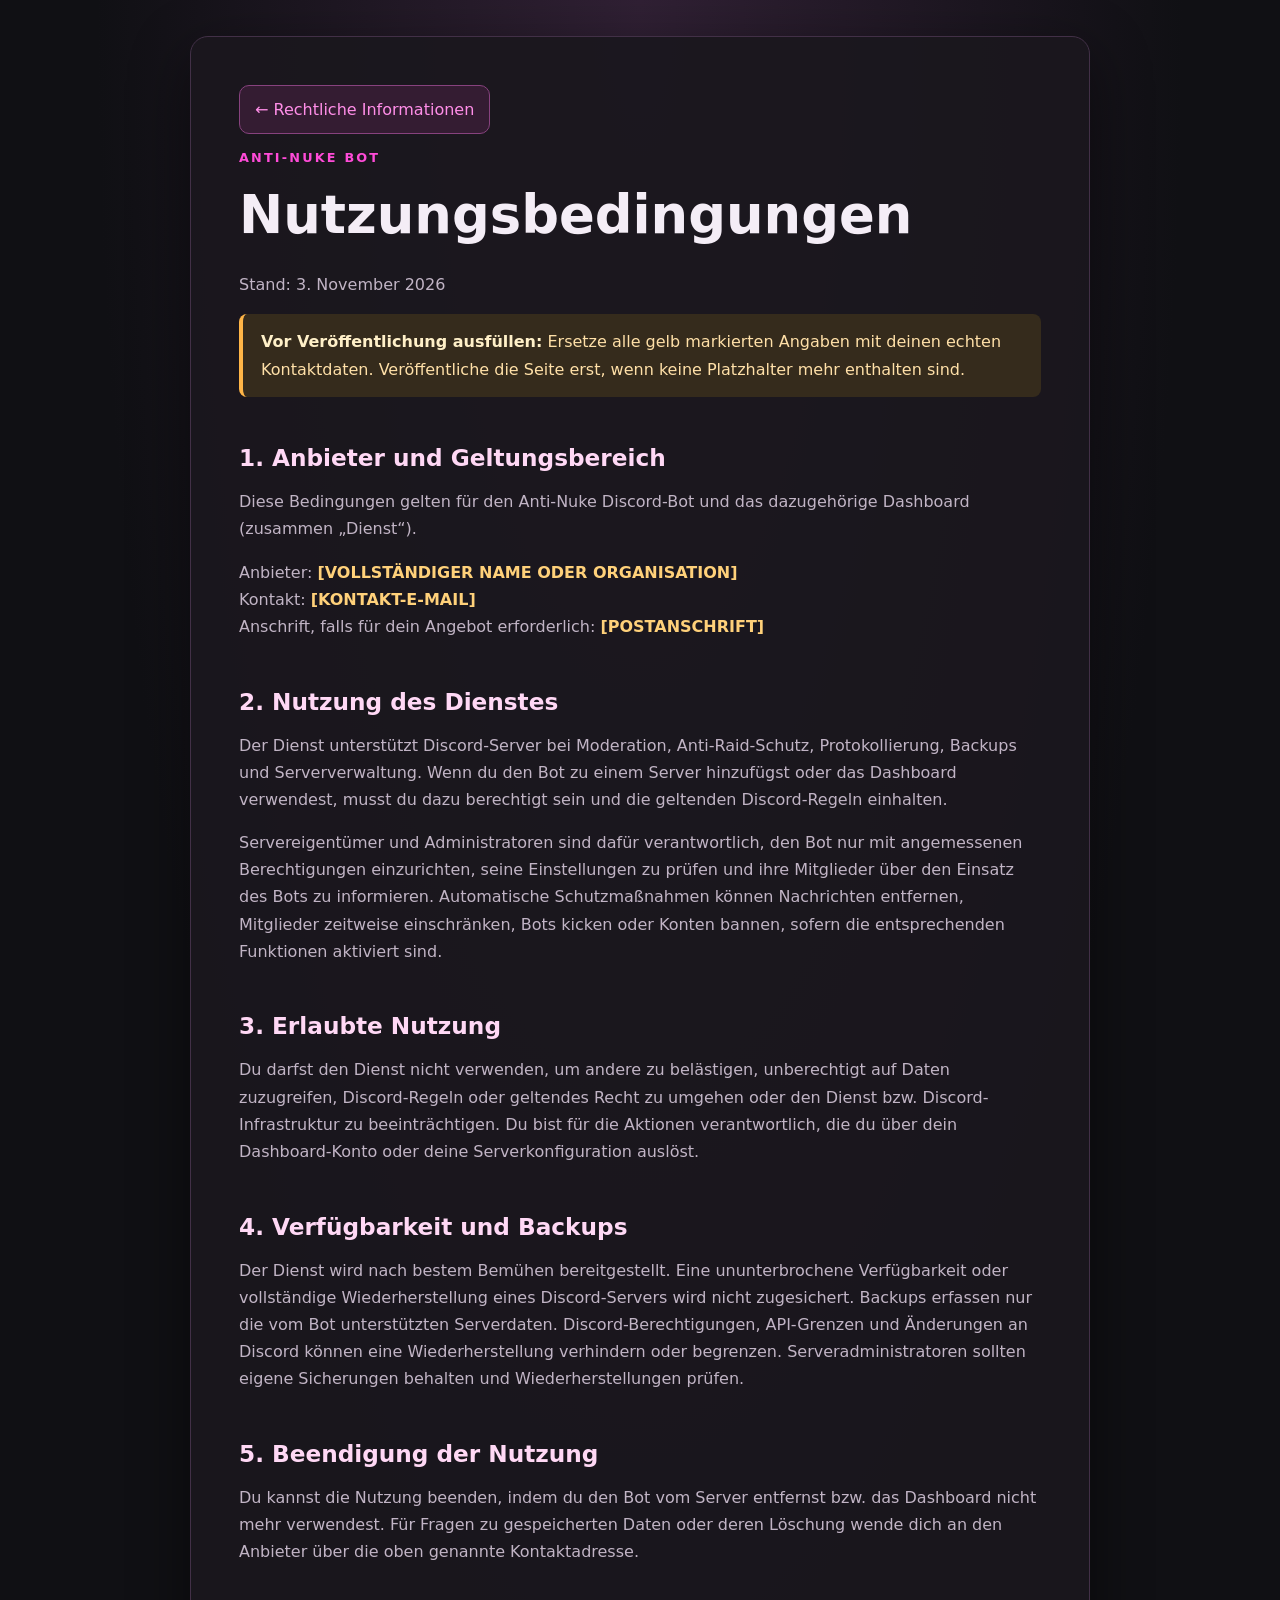
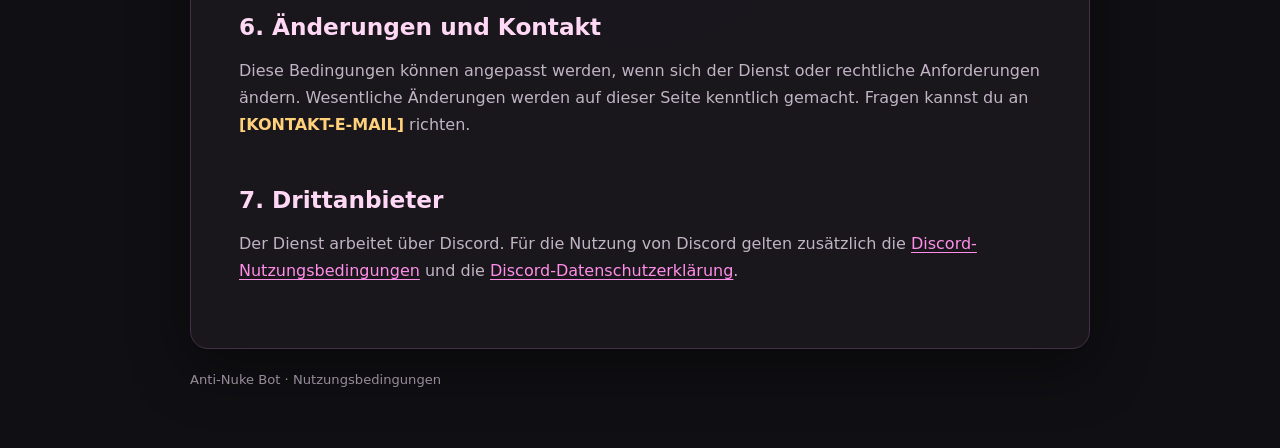
==== terms.html @ 4ebb4bd0 "Add files via upload" ====
<!doctype html>
<html lang="de">
<head>
  <meta charset="utf-8">
  <meta name="viewport" content="width=device-width, initial-scale=1">
  <meta name="robots" content="index,follow">
  <title>Nutzungsbedingungen – Anti-Nuke Bot</title>
  <link rel="stylesheet" href="style.css">
</head>
<body>
<main class="card">
  <a class="back" href="index.html">← Rechtliche Informationen</a>
  <p class="eyebrow">ANTI-NUKE BOT</p>
  <h1>Nutzungsbedingungen</h1>
  <p>Stand: 3. November 2026</p>
  <div class="warning"><strong>Vor Veröffentlichung ausfüllen:</strong> Ersetze alle gelb markierten Angaben mit deinen echten Kontaktdaten. Veröffentliche die Seite erst, wenn keine Platzhalter mehr enthalten sind.</div>

  <h2>1. Anbieter und Geltungsbereich</h2>
  <p>Diese Bedingungen gelten für den Anti-Nuke Discord-Bot und das dazugehörige Dashboard (zusammen „Dienst“).</p>
  <p>Anbieter: <span class="placeholder">[VOLLSTÄNDIGER NAME ODER ORGANISATION]</span><br>
  Kontakt: <span class="placeholder">[KONTAKT-E-MAIL]</span><br>
  Anschrift, falls für dein Angebot erforderlich: <span class="placeholder">[POSTANSCHRIFT]</span></p>

  <h2>2. Nutzung des Dienstes</h2>
  <p>Der Dienst unterstützt Discord-Server bei Moderation, Anti-Raid-Schutz, Protokollierung, Backups und Serververwaltung. Wenn du den Bot zu einem Server hinzufügst oder das Dashboard verwendest, musst du dazu berechtigt sein und die geltenden Discord-Regeln einhalten.</p>
  <p>Servereigentümer und Administratoren sind dafür verantwortlich, den Bot nur mit angemessenen Berechtigungen einzurichten, seine Einstellungen zu prüfen und ihre Mitglieder über den Einsatz des Bots zu informieren. Automatische Schutzmaßnahmen können Nachrichten entfernen, Mitglieder zeitweise einschränken, Bots kicken oder Konten bannen, sofern die entsprechenden Funktionen aktiviert sind.</p>

  <h2>3. Erlaubte Nutzung</h2>
  <p>Du darfst den Dienst nicht verwenden, um andere zu belästigen, unberechtigt auf Daten zuzugreifen, Discord-Regeln oder geltendes Recht zu umgehen oder den Dienst bzw. Discord-Infrastruktur zu beeinträchtigen. Du bist für die Aktionen verantwortlich, die du über dein Dashboard-Konto oder deine Serverkonfiguration auslöst.</p>

  <h2>4. Verfügbarkeit und Backups</h2>
  <p>Der Dienst wird nach bestem Bemühen bereitgestellt. Eine ununterbrochene Verfügbarkeit oder vollständige Wiederherstellung eines Discord-Servers wird nicht zugesichert. Backups erfassen nur die vom Bot unterstützten Serverdaten. Discord-Berechtigungen, API-Grenzen und Änderungen an Discord können eine Wiederherstellung verhindern oder begrenzen. Serveradministratoren sollten eigene Sicherungen behalten und Wiederherstellungen prüfen.</p>

  <h2>5. Beendigung der Nutzung</h2>
  <p>Du kannst die Nutzung beenden, indem du den Bot vom Server entfernst bzw. das Dashboard nicht mehr verwendest. Für Fragen zu gespeicherten Daten oder deren Löschung wende dich an den Anbieter über die oben genannte Kontaktadresse.</p>

  <h2>6. Änderungen und Kontakt</h2>
  <p>Diese Bedingungen können angepasst werden, wenn sich der Dienst oder rechtliche Anforderungen ändern. Wesentliche Änderungen werden auf dieser Seite kenntlich gemacht. Fragen kannst du an <span class="placeholder">[KONTAKT-E-MAIL]</span> richten.</p>

  <h2>7. Drittanbieter</h2>
  <p>Der Dienst arbeitet über Discord. Für die Nutzung von Discord gelten zusätzlich die <a href="https://discord.com/terms">Discord-Nutzungsbedingungen</a> und die <a href="https://discord.com/privacy">Discord-Datenschutzerklärung</a>.</p>
</main>
<footer>Anti-Nuke Bot · Nutzungsbedingungen</footer>
</body>
</html>
---- style.css ----
:root{color-scheme:dark;--bg:#101014;--card:#1a171e;--line:#423047;--text:#f4edf6;--muted:#c1b4c5;--accent:#ff4bd8}
*{box-sizing:border-box}body{margin:0;background:radial-gradient(ellipse at top,#302034,var(--bg) 60%);color:var(--text);font:16px/1.7 system-ui,-apple-system,"Segoe UI",sans-serif;padding:36px 18px}
main{max-width:900px;margin:0 auto}.card{background:#1a171eed;border:1px solid var(--line);border-radius:18px;padding:clamp(22px,5vw,48px);box-shadow:0 18px 60px #0007}
h1,h2,h3{line-height:1.25}h1{font-size:clamp(2rem,5vw,3.3rem);margin:.2em 0 .45em}h2{font-size:1.45rem;margin:2em 0 .5em;color:#ffd8f5}h3{font-size:1.1rem;margin:1.5em 0 .4em}p,li{color:var(--muted)}a{color:#ff8ee8;text-underline-offset:3px}a:hover{color:#fff}.eyebrow{letter-spacing:.17em;color:var(--accent);font-weight:800;font-size:.8rem}.small{font-size:.88rem;color:#9d8fa2;margin-top:2rem}.links{display:flex;flex-wrap:wrap;gap:12px;margin-top:28px}.links a,.back{display:inline-block;border:1px solid #87427e;border-radius:10px;padding:10px 15px;text-decoration:none;background:#341c32}.links a:hover,.back:hover{background:#522148}.warning{border-left:4px solid #ffb547;background:#352b1c;padding:14px 18px;border-radius:8px;color:#ffe0a8}.warning strong{color:#fff0c8}.placeholder{color:#ffd17a;font-weight:700}ul{padding-left:1.4rem}li{margin:.35rem 0}footer{max-width:900px;margin:20px auto;color:#978b9b;font-size:.82rem}
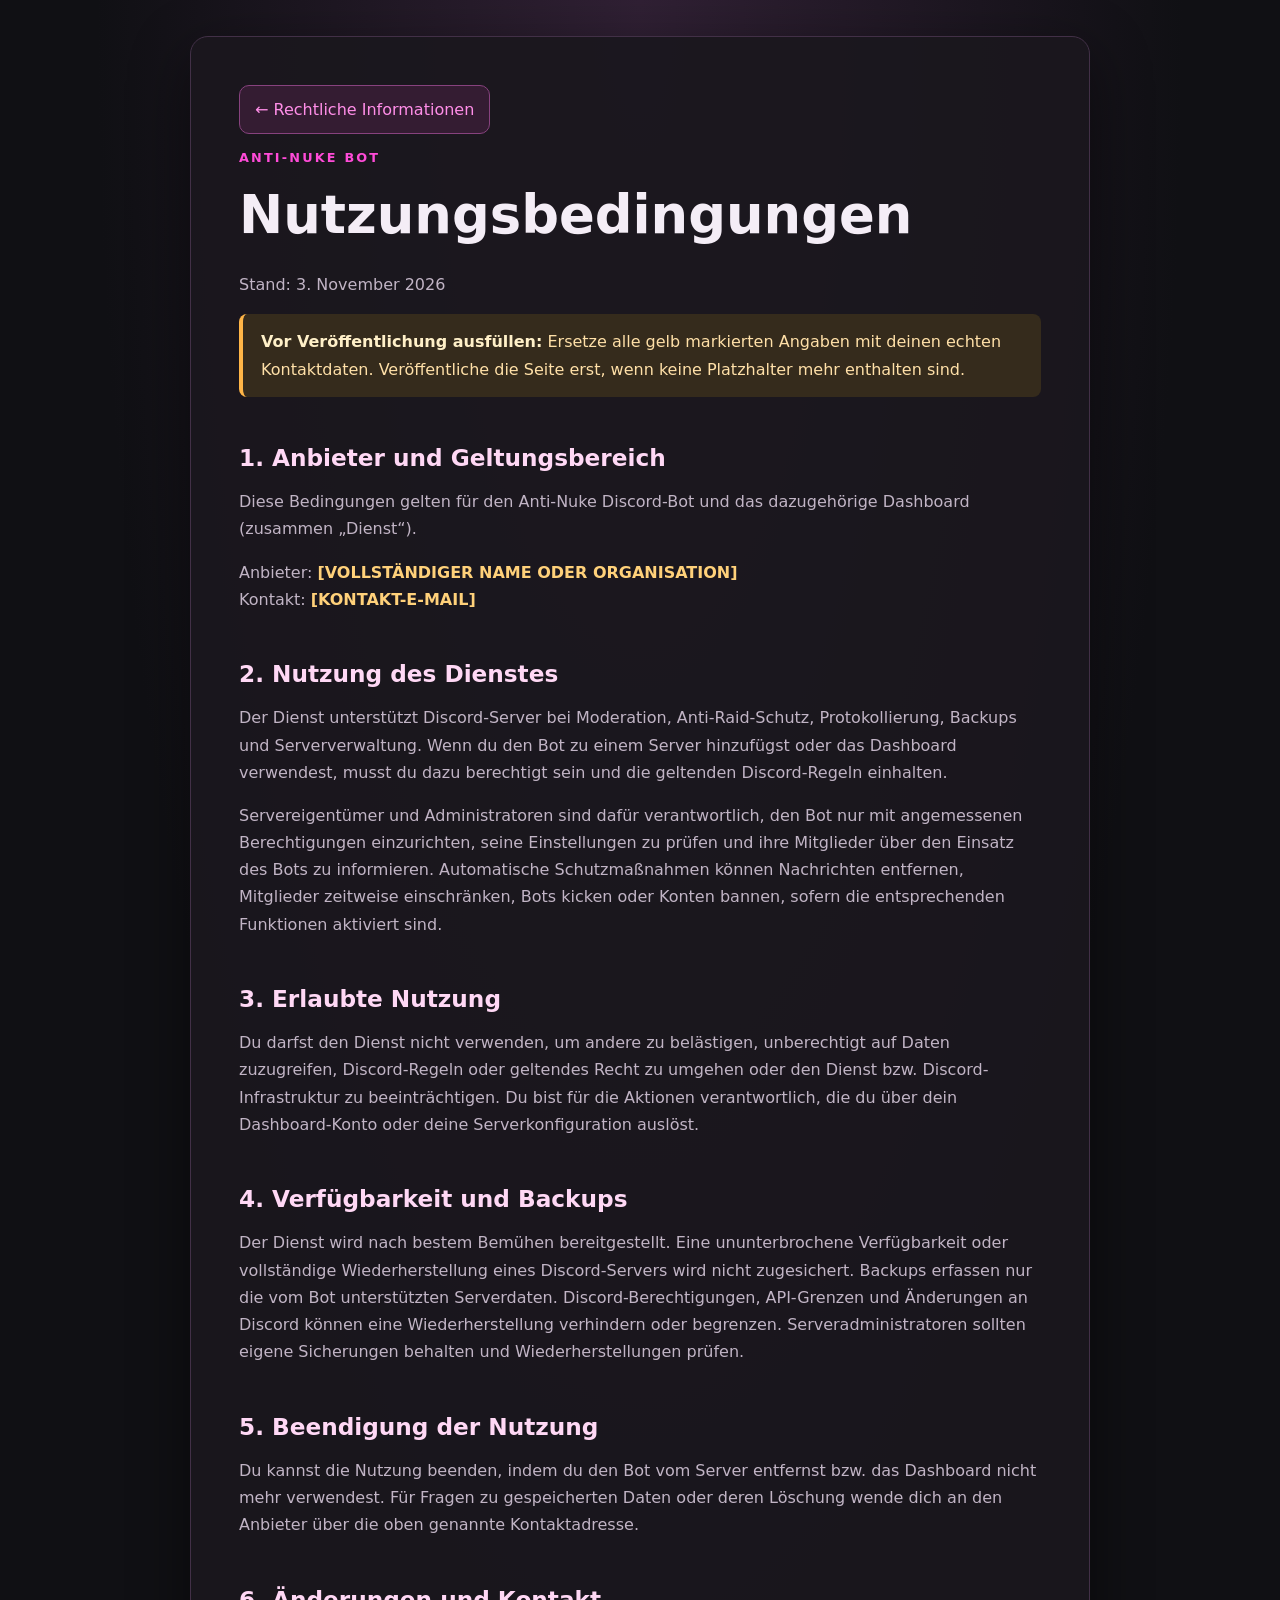
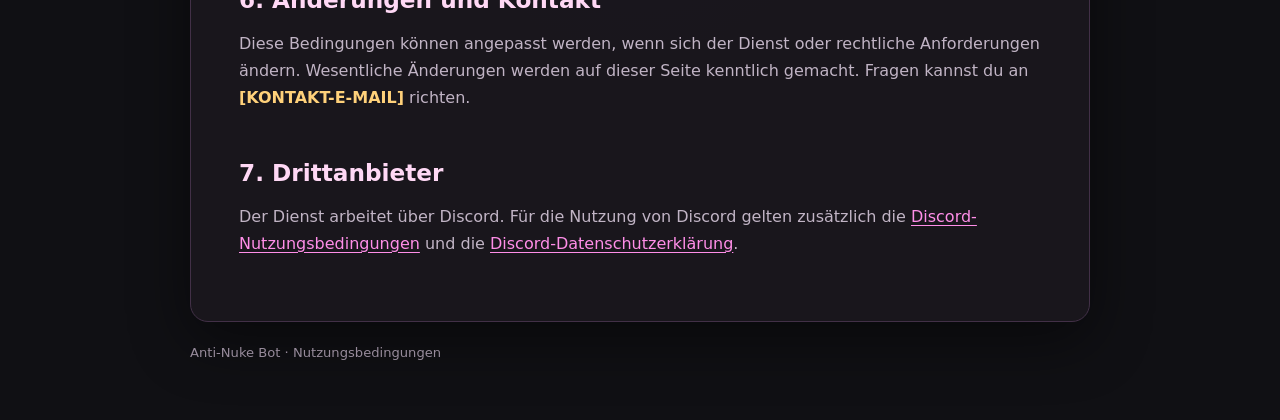
==== commit a8e20237: "Add files via upload" ====
--- a/terms.html
+++ b/terms.html
@@ -18,8 +18,7 @@
   <h2>1. Anbieter und Geltungsbereich</h2>
   <p>Diese Bedingungen gelten für den Anti-Nuke Discord-Bot und das dazugehörige Dashboard (zusammen „Dienst“).</p>
   <p>Anbieter: <span class="placeholder">[VOLLSTÄNDIGER NAME ODER ORGANISATION]</span><br>
-  Kontakt: <span class="placeholder">[KONTAKT-E-MAIL]</span><br>
-  Anschrift, falls für dein Angebot erforderlich: <span class="placeholder">[POSTANSCHRIFT]</span></p>
+  Kontakt: <span class="placeholder">[KONTAKT-E-MAIL]</span></p>
 
   <h2>2. Nutzung des Dienstes</h2>
   <p>Der Dienst unterstützt Discord-Server bei Moderation, Anti-Raid-Schutz, Protokollierung, Backups und Serververwaltung. Wenn du den Bot zu einem Server hinzufügst oder das Dashboard verwendest, musst du dazu berechtigt sein und die geltenden Discord-Regeln einhalten.</p>
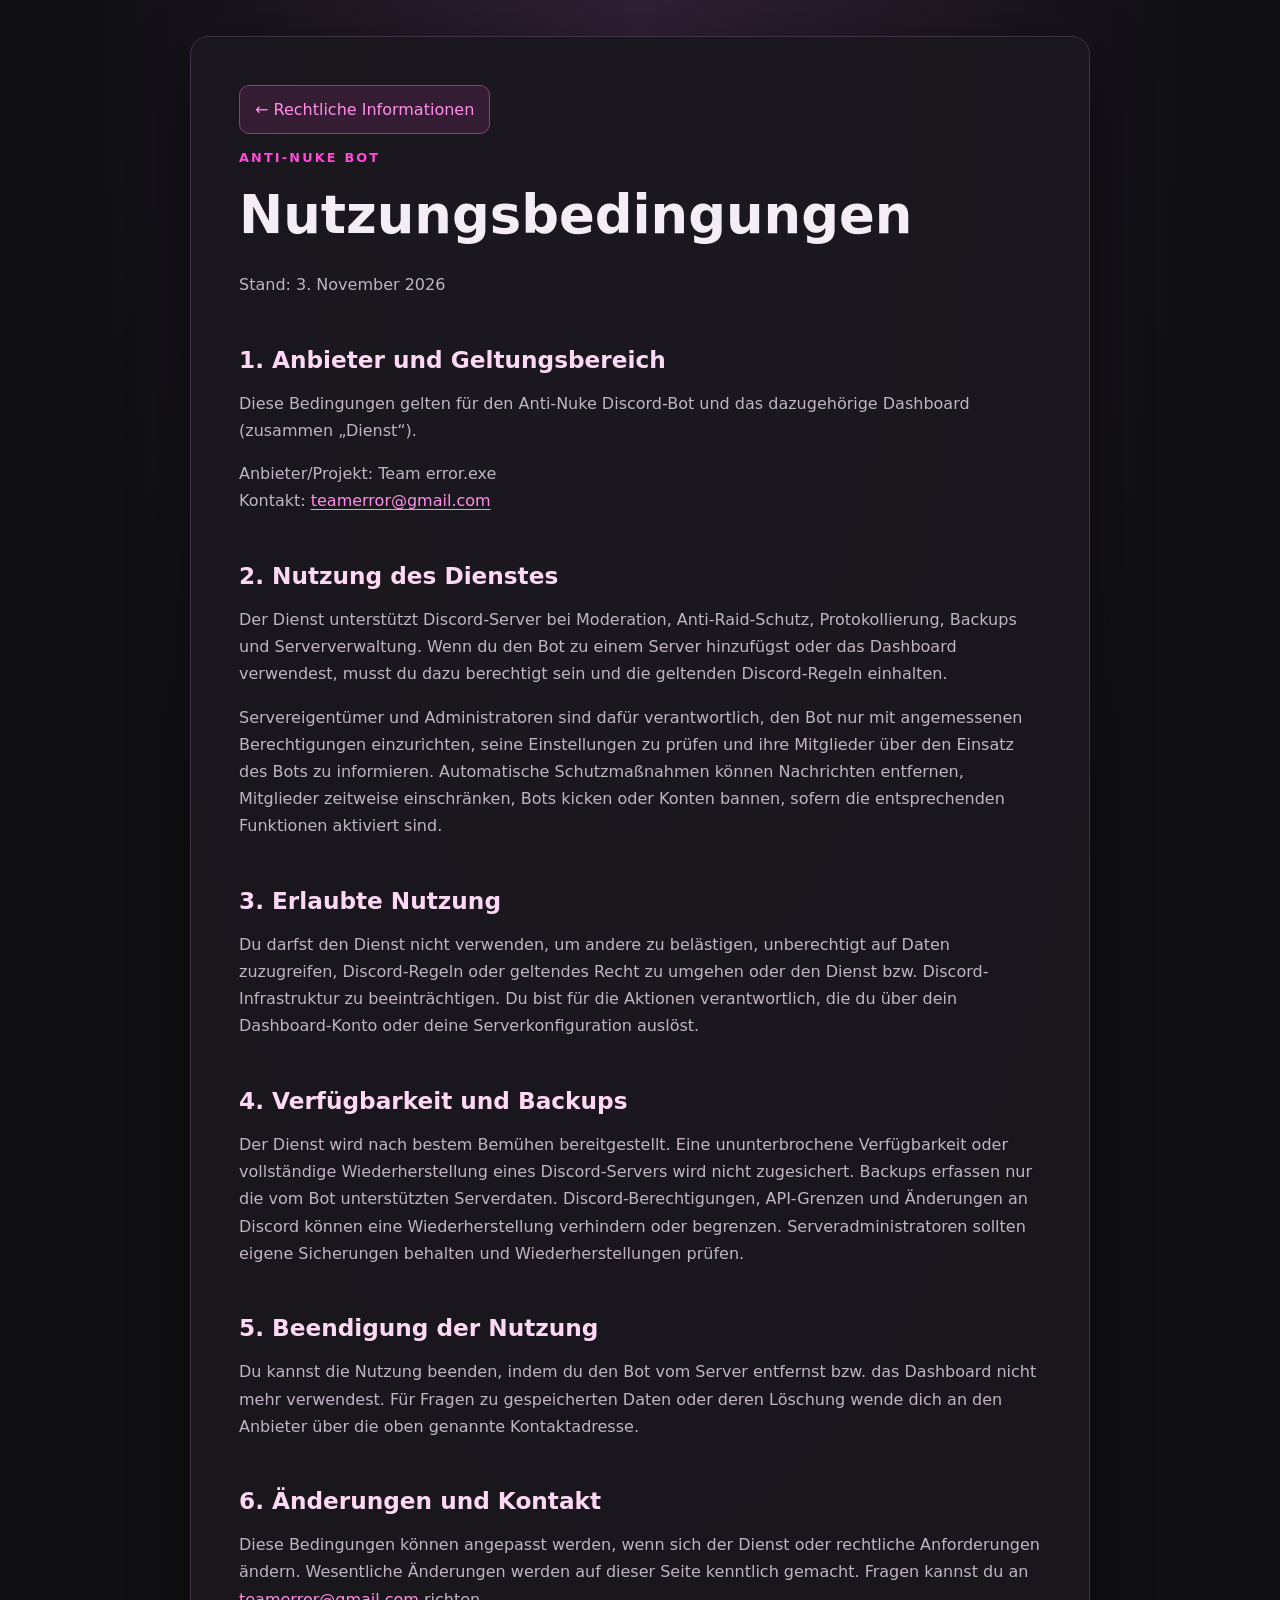
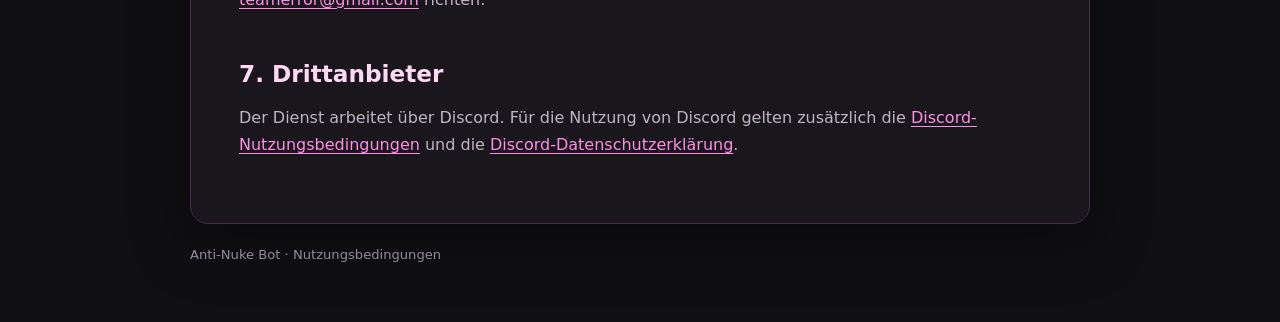
==== commit abfc3b91: "Add files via upload" ====
--- a/terms.html
+++ b/terms.html
@@ -13,12 +13,10 @@
   <p class="eyebrow">ANTI-NUKE BOT</p>
   <h1>Nutzungsbedingungen</h1>
   <p>Stand: 3. November 2026</p>
-  <div class="warning"><strong>Vor Veröffentlichung ausfüllen:</strong> Ersetze alle gelb markierten Angaben mit deinen echten Kontaktdaten. Veröffentliche die Seite erst, wenn keine Platzhalter mehr enthalten sind.</div>
-
   <h2>1. Anbieter und Geltungsbereich</h2>
   <p>Diese Bedingungen gelten für den Anti-Nuke Discord-Bot und das dazugehörige Dashboard (zusammen „Dienst“).</p>
-  <p>Anbieter: <span class="placeholder">[VOLLSTÄNDIGER NAME ODER ORGANISATION]</span><br>
-  Kontakt: <span class="placeholder">[KONTAKT-E-MAIL]</span></p>
+  <p>Anbieter/Projekt: Team error.exe<br>
+  Kontakt: <a href="mailto:teamerror@gmail.com">teamerror@gmail.com</a></p>
 
   <h2>2. Nutzung des Dienstes</h2>
   <p>Der Dienst unterstützt Discord-Server bei Moderation, Anti-Raid-Schutz, Protokollierung, Backups und Serververwaltung. Wenn du den Bot zu einem Server hinzufügst oder das Dashboard verwendest, musst du dazu berechtigt sein und die geltenden Discord-Regeln einhalten.</p>
@@ -34,7 +32,7 @@
   <p>Du kannst die Nutzung beenden, indem du den Bot vom Server entfernst bzw. das Dashboard nicht mehr verwendest. Für Fragen zu gespeicherten Daten oder deren Löschung wende dich an den Anbieter über die oben genannte Kontaktadresse.</p>
 
   <h2>6. Änderungen und Kontakt</h2>
-  <p>Diese Bedingungen können angepasst werden, wenn sich der Dienst oder rechtliche Anforderungen ändern. Wesentliche Änderungen werden auf dieser Seite kenntlich gemacht. Fragen kannst du an <span class="placeholder">[KONTAKT-E-MAIL]</span> richten.</p>
+  <p>Diese Bedingungen können angepasst werden, wenn sich der Dienst oder rechtliche Anforderungen ändern. Wesentliche Änderungen werden auf dieser Seite kenntlich gemacht. Fragen kannst du an <a href="mailto:teamerror@gmail.com">teamerror@gmail.com</a> richten.</p>
 
   <h2>7. Drittanbieter</h2>
   <p>Der Dienst arbeitet über Discord. Für die Nutzung von Discord gelten zusätzlich die <a href="https://discord.com/terms">Discord-Nutzungsbedingungen</a> und die <a href="https://discord.com/privacy">Discord-Datenschutzerklärung</a>.</p>
